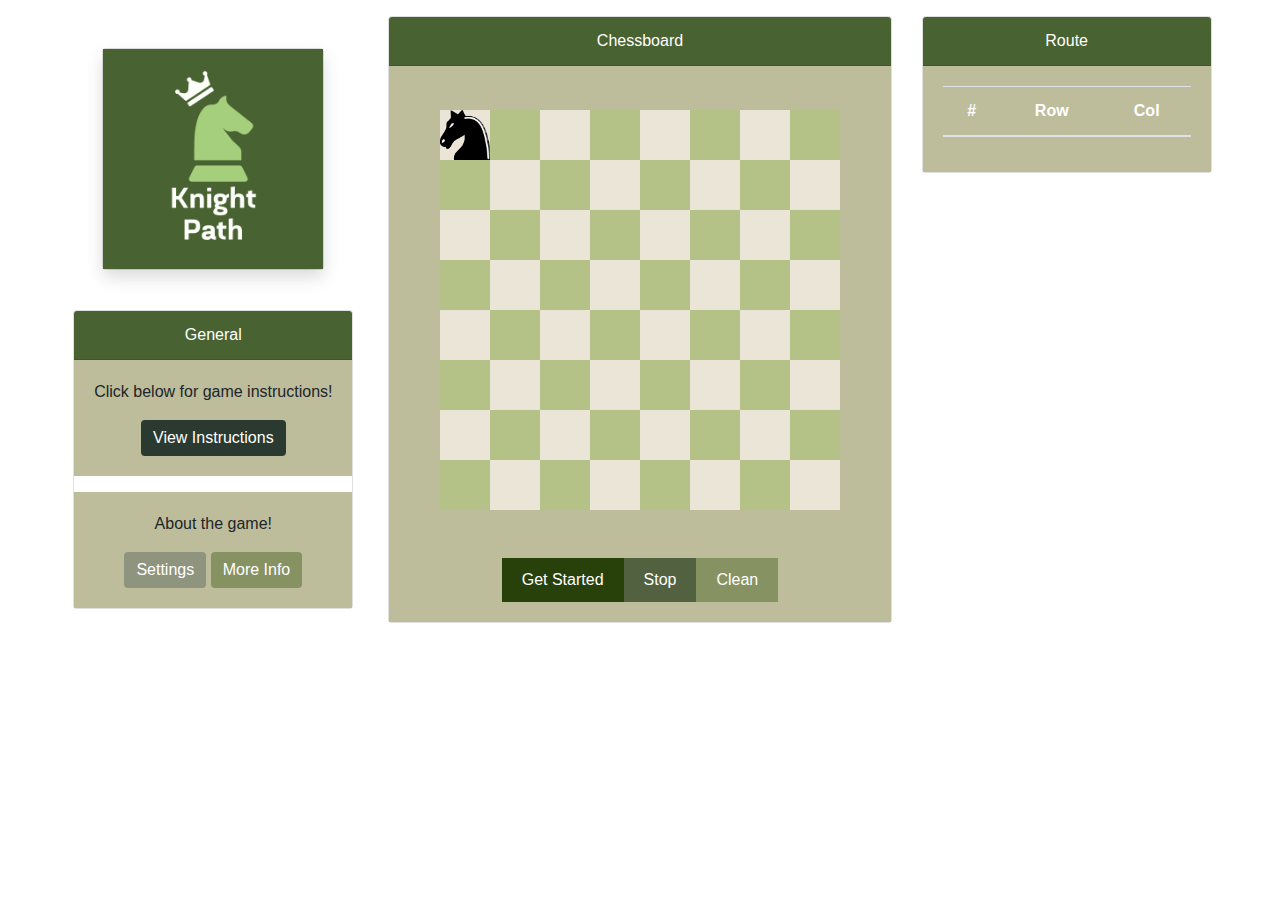
==== chess/knigth-path/index.html @ 414ad125 "Add chess sample" ====
<!DOCTYPE html>
<html lang="en">

<head>
    <meta charset="UTF-8" />
    <meta name="viewport" content="width=device-width, initial-scale=1.0" />
    <title>Knight Path</title>
    <link rel="stylesheet" href="https://stackpath.bootstrapcdn.com/bootstrap/4.5.2/css/bootstrap.min.css" />
    <link rel="stylesheet" href="styles.css" />
</head>

<body>
    <div class="container-fluid">
        <div class="row justify-content-center">
            <div class="col-md-3">
                <div class="d-flex flex-column align-items-center">
                    <div class="card text-center mt-5">
                        <img src="./images/logo.png" alt="Tu Logo" style="width: 220px; height: auto" class="shadow">
                    </div><br>
                    <div class="card text-center mt-3">
                        <div class="card-header">General</div>
                        <div class="card-body">
                            <p>Click below for game instructions!</p>
                            <button type="button" class="btn btn-primary" data-bs-toggle="modal"
                                data-bs-target="#instructionsModal" style="background-color: #2a3a30; border: none;">
                                View Instructions
                            </button>
                        </div>
                        <div class="card-body mt-3">
                            <p>About the game!</p>
                            <button type="button" class="btn btn-primary" data-bs-toggle="modal"
                                data-bs-target="#settingsModal" style="background-color: #8f947e; border: none;">
                                Settings </button>
                            <button type="button" class="btn btn-primary" data-bs-toggle="modal"
                                data-bs-target="#infoModal" style="background-color: #879263; border: none;">
                                More Info </button>
                        </div>
                    </div>
                </div>
            </div>

            <!-- Modal para Settings -->
            <div class="modal fade" id="settingsModal" tabindex="-1" aria-labelledby="settingsModalLabel"
                aria-hidden="true">
                <div class="modal-dialog modal-dialog-centered">
                    <div class="modal-content">
                        <div class="modal-header" style="background-color: #8f947e; color: white;">
                            <h5 class="modal-title" id="settingsModalLabel">Settings</h5>
                            <button type="button" class="btn-close" data-bs-dismiss="modal" aria-label="Close"></button>
                        </div>
                        <div class="modal-body">
                            <p>Here we are going to put some Settings</p>
                        </div>
                    </div>
                </div>
            </div>

            <!-- Modal para More Info -->
            <div class="modal fade" id="infoModal" tabindex="-1" aria-labelledby="infoModalLabel" aria-hidden="true">
                <div class="modal-dialog modal-dialog-centered">
                    <div class="modal-content">
                        <div class="modal-header" style="background-color: #879263; color: white;">
                            <h5 class="modal-title" id="infoModalLabel">More Info</h5>
                            <button type="button" class="btn-close" data-bs-dismiss="modal" aria-label="Close"></button>
                        </div>
                        <div class="modal-body">
                            <p>Here we are going to put some importatn info</p>
                        </div>
                    </div>
                </div>
            </div>


            <!-- Instructions Modal -->
            <div class="modal fade" id="instructionsModal" tabindex="-1" aria-labelledby="instructionsModalLabel"
                aria-hidden="true">
                <div class="modal-dialog modal-dialog-centered">
                    <div class="modal-content">
                        <div class="modal-header" style="background-color: #2a3a30; color: white;">
                            <h5 class="modal-title" id="instructionsModalLabel">Instructions</h5>
                            <button type="button" class="btn-close" data-bs-dismiss="modal" aria-label="Close"></button>
                        </div>
                        <div class="modal-body">
                            <div id="carouselExampleCaptions" class="carousel slide" data-bs-ride="carousel">
                                <div class="carousel-inner">
                                    <div class="carousel-item active text-center">
                                        <div class="d-flex justify-content-center">
                                            <img src="./images/move.gif" class="d-block w-100 sm-img" alt="...">
                                        </div>
                                        <div class="carousel-caption"></div><br>
                                        <h5>Move the knight anywhere by dragging it with the mouse</h5>
                                    </div>
                                    <div class="carousel-item text-center ">
                                        <div class="d-flex justify-content-center">
                                            <img src="./images/play.gif" class="d-block w-100 sm-img" alt="...">
                                        </div>
                                        <div class="carousel-caption"></div><br>
                                        <h5>Press "Get started" to begin the path</h5>
                                        <p>You can stop the sequence and clear the board too!</p>
                                    </div>
                                    <div class="carousel-item text-center">
                                        <div class="d-flex justify-content-center">
                                            <img src="./images/steps.gif" class="d-block w-100 sm-img" alt="...">
                                        </div>
                                        <div class="carousel-caption">
                                        </div><br>
                                        <h5>Observe the route taken by the horse throughout the board</h5>
                                    </div>
                                </div>
                                <button class="carousel-control-prev" type="button"
                                    data-bs-target="#carouselExampleCaptions" data-bs-slide="prev">
                                    <span class="carousel-control-prev-icon" aria-hidden="true"></span>
                                </button>
                                <button class="carousel-control-next" type="button"
                                    data-bs-target="#carouselExampleCaptions" data-bs-slide="next">
                                    <span class="carousel-control-next-icon" aria-hidden="true"></span>
                                </button>
                            </div>
                        </div>
                    </div>
                </div>
            </div>

            <!-- JavaScript de Bootstrap -->
            <script src="https://cdnjs.cloudflare.com/ajax/libs/bootstrap/5.3.0/js/bootstrap.bundle.min.js"></script>


            <div class="col-md-5">
                <div class="card text-center mt-3">
                    <div class="card-header">Chessboard</div>
                    <div class="card-body d-flex flex-column align-items-center">
                        <div id="chessboard" class="mt-4"></div>
                        <div class="btn-group mt-5">
                            <button id="startBtn">Get Started</button>
                            <button id="stopBtn">Stop</button>
                            <button id="cleanBtn">Clean</button>
                        </div>
                    </div>
                </div>
            </div>
            <div class="col-md-3">
                <div class="card text-center mt-3">
                    <div class="card-header">Route</div>
                    <div class="card-body d-flex flex-column align-items-center route-table-container">
                        <table class="table">
                            <thead>
                                <tr>
                                    <th scope="col">#</th>
                                    <th scope="col">Row</th>
                                    <th scope="col">Col</th>
                                </tr>
                            </thead>
                            <tbody class="table-group-divider" id="routeTable">
                                <tr>
                                </tr>
                            </tbody>
                        </table>
                    </div>
                </div>
            </div>
        </div>
    </div>

    <script src="chessboard.js"></script>
    <script src="knight.js"></script>
    <script src="dragDrop.js"></script>
    <script src="route.js"></script>
    <script src="main.js"></script>

</body>

</html>
---- chess/knigth-path/styles.css ----
#chessboard {
    display: grid;
    grid-template-columns: repeat(8, 50px);
    grid-template-rows: repeat(8, 50px);
}

.cell {
    width: 50px;
    height: 50px;
}

.cell.white {
    background-color: #eae5d6;
}

.cell.black {
    background-color: #b4c187;
}

.knight {
    width: 50px;
    height: 50px;
    background-image: url("./images/knight.png");
    background-size: cover;
}

.route-table-container {
    max-height: 552px;
    overflow-y: auto;
}

.card-header {
    background-color: #496231;
    color: white;
}

.card-body {
    background-color: #bdbd9b;
}

#startBtn {
    background-color: #28410b;
}

#stopBtn {
    background-color: #526241;
}

#cleanBtn {
    background-color: #879263;
}

#btn-info {
    background-color: #2a3a30;
}

.btn-group button {
    padding: 10px 20px;
    border: none;
    color: white;
    cursor: pointer;
    transition: background-color 0.3s ease;
}

.btn-group button:hover {
    opacity: 0.8;
}

#startBtn:disabled,
#stopBtn:disabled,
#cleanBtn:disabled {
    opacity: 0.2;
    cursor: not-allowed;

}

.btn-group button:active {
    transform: translateY(2px);
    box-shadow: 0 2px 4px rgba(0, 0, 0, 0.1);
}

.table th,
.table td {
    color: white;
}

.route-table-container::-webkit-scrollbar {
    width: 8px;
}

.route-table-container::-webkit-scrollbar-thumb {
    background-color: rgba(255, 255, 255, 0.5);
    border-radius: 4px;
}

.carousel-control-prev,
.carousel-control-next,
.carousel-indicators button {
    opacity: 0.01;
    background-color: grey;
    border: none;
    outline: none;
}

.sm-img {
    max-width: 350px;
    height: auto;
}
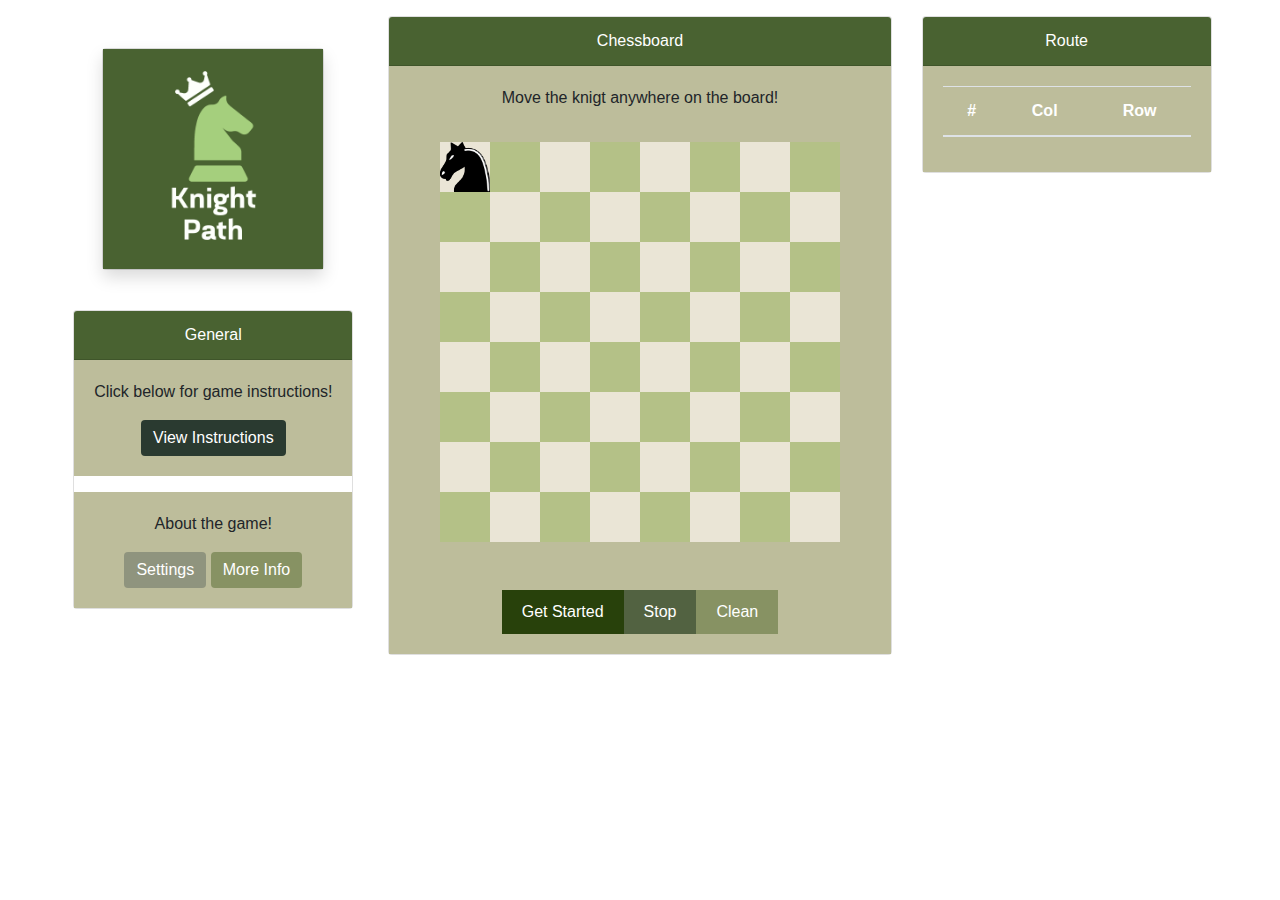
==== commit 5fcc5bd3: "Sum of the num of movent in each row-col and slider to modify the sepeed" ====
--- a/chess/knigth-path/index.html
+++ b/chess/knigth-path/index.html
@@ -48,8 +48,10 @@
                             <h5 class="modal-title" id="settingsModalLabel">Settings</h5>
                             <button type="button" class="btn-close" data-bs-dismiss="modal" aria-label="Close"></button>
                         </div>
-                        <div class="modal-body">
-                            <p>Here we are going to put some Settings</p>
+                        <div class="modal-body text-center">
+                            <p>Select the speed:</p>
+                            <input type="range" min="1" max="500" value="1" class="form-range" id="speedSlider"  style="width: 100%;">
+                            <p><span id="speedValue">1</span> ms</p>
                         </div>
                     </div>
                 </div>
@@ -121,15 +123,12 @@
                 </div>
             </div>
 
-            <!-- JavaScript de Bootstrap -->
-            <script src="https://cdnjs.cloudflare.com/ajax/libs/bootstrap/5.3.0/js/bootstrap.bundle.min.js"></script>
-
-
             <div class="col-md-5">
                 <div class="card text-center mt-3">
                     <div class="card-header">Chessboard</div>
                     <div class="card-body d-flex flex-column align-items-center">
-                        <div id="chessboard" class="mt-4"></div>
+                        <p>Move the knigt anywhere on the board!</p>
+                        <div id="chessboard" class="mt-3"></div>
                         <div class="btn-group mt-5">
                             <button id="startBtn">Get Started</button>
                             <button id="stopBtn">Stop</button>
@@ -138,6 +137,7 @@
                     </div>
                 </div>
             </div>
+
             <div class="col-md-3">
                 <div class="card text-center mt-3">
                     <div class="card-header">Route</div>
@@ -146,8 +146,8 @@
                             <thead>
                                 <tr>
                                     <th scope="col">#</th>
+                                    <th scope="col">Col</th>
                                     <th scope="col">Row</th>
-                                    <th scope="col">Col</th>
                                 </tr>
                             </thead>
                             <tbody class="table-group-divider" id="routeTable">
@@ -161,6 +161,10 @@
         </div>
     </div>
 
+    <!-- JavaScript de Bootstrap -->
+    <script src="https://cdnjs.cloudflare.com/ajax/libs/bootstrap/5.3.0/js/bootstrap.bundle.min.js"></script>
+
+
     <script src="chessboard.js"></script>
     <script src="knight.js"></script>
     <script src="dragDrop.js"></script>
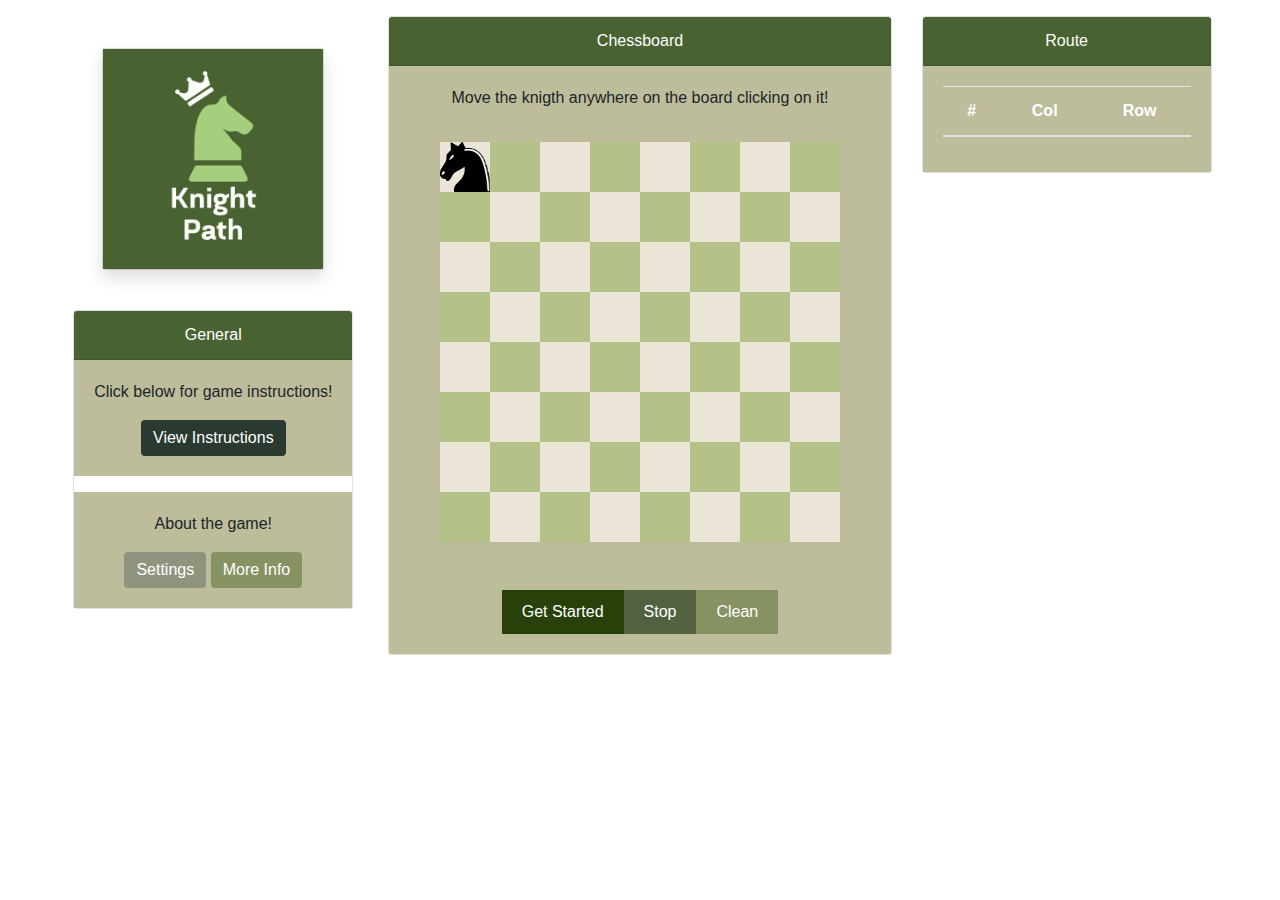
==== commit 829196c4: "Minor Changes" ====
--- a/chess/knigth-path/index.html
+++ b/chess/knigth-path/index.html
@@ -123,11 +123,11 @@
                 </div>
             </div>
 
-            <div class="col-md-5">
+            <div class="col-md-5" style="padding-bottom: 40px;">
                 <div class="card text-center mt-3">
                     <div class="card-header">Chessboard</div>
                     <div class="card-body d-flex flex-column align-items-center">
-                        <p>Move the knigt anywhere on the board!</p>
+                        <p>Move the knigth anywhere on the board clicking on it!</p>
                         <div id="chessboard" class="mt-3"></div>
                         <div class="btn-group mt-5">
                             <button id="startBtn">Get Started</button>
